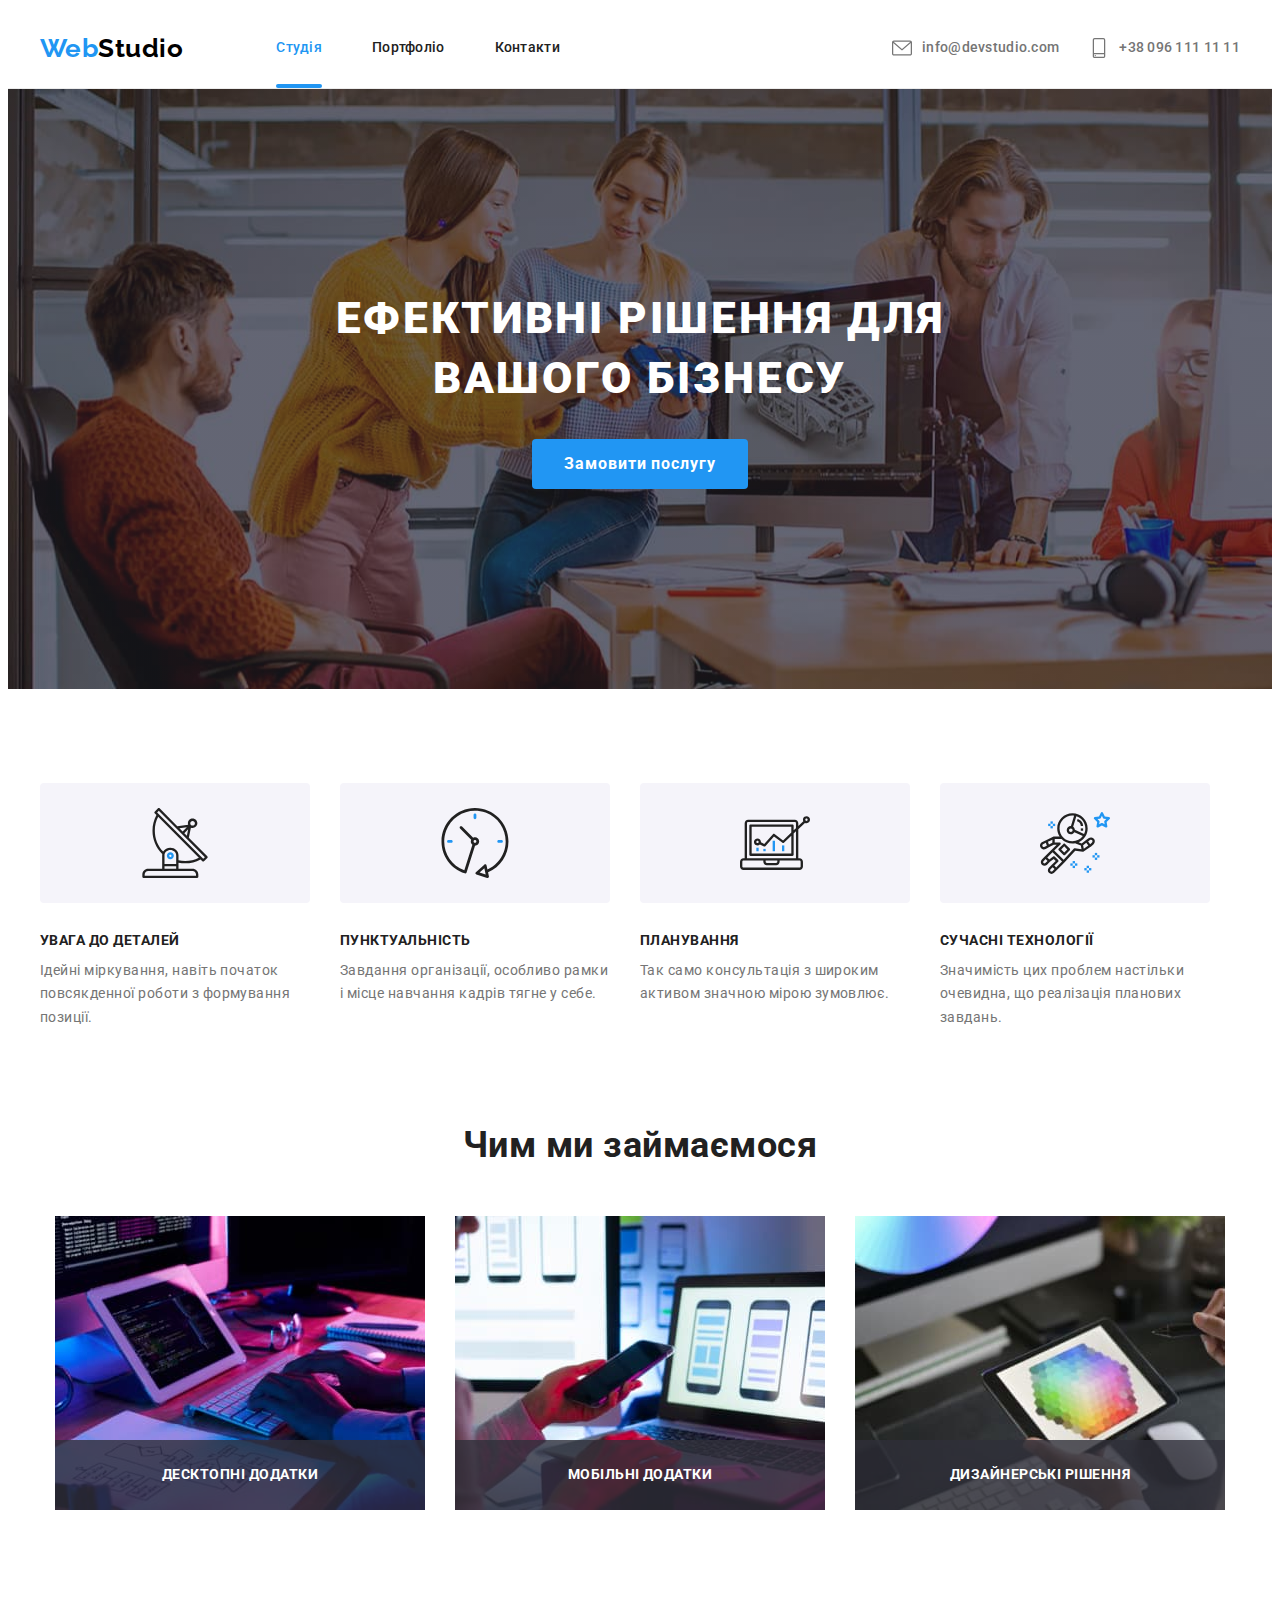
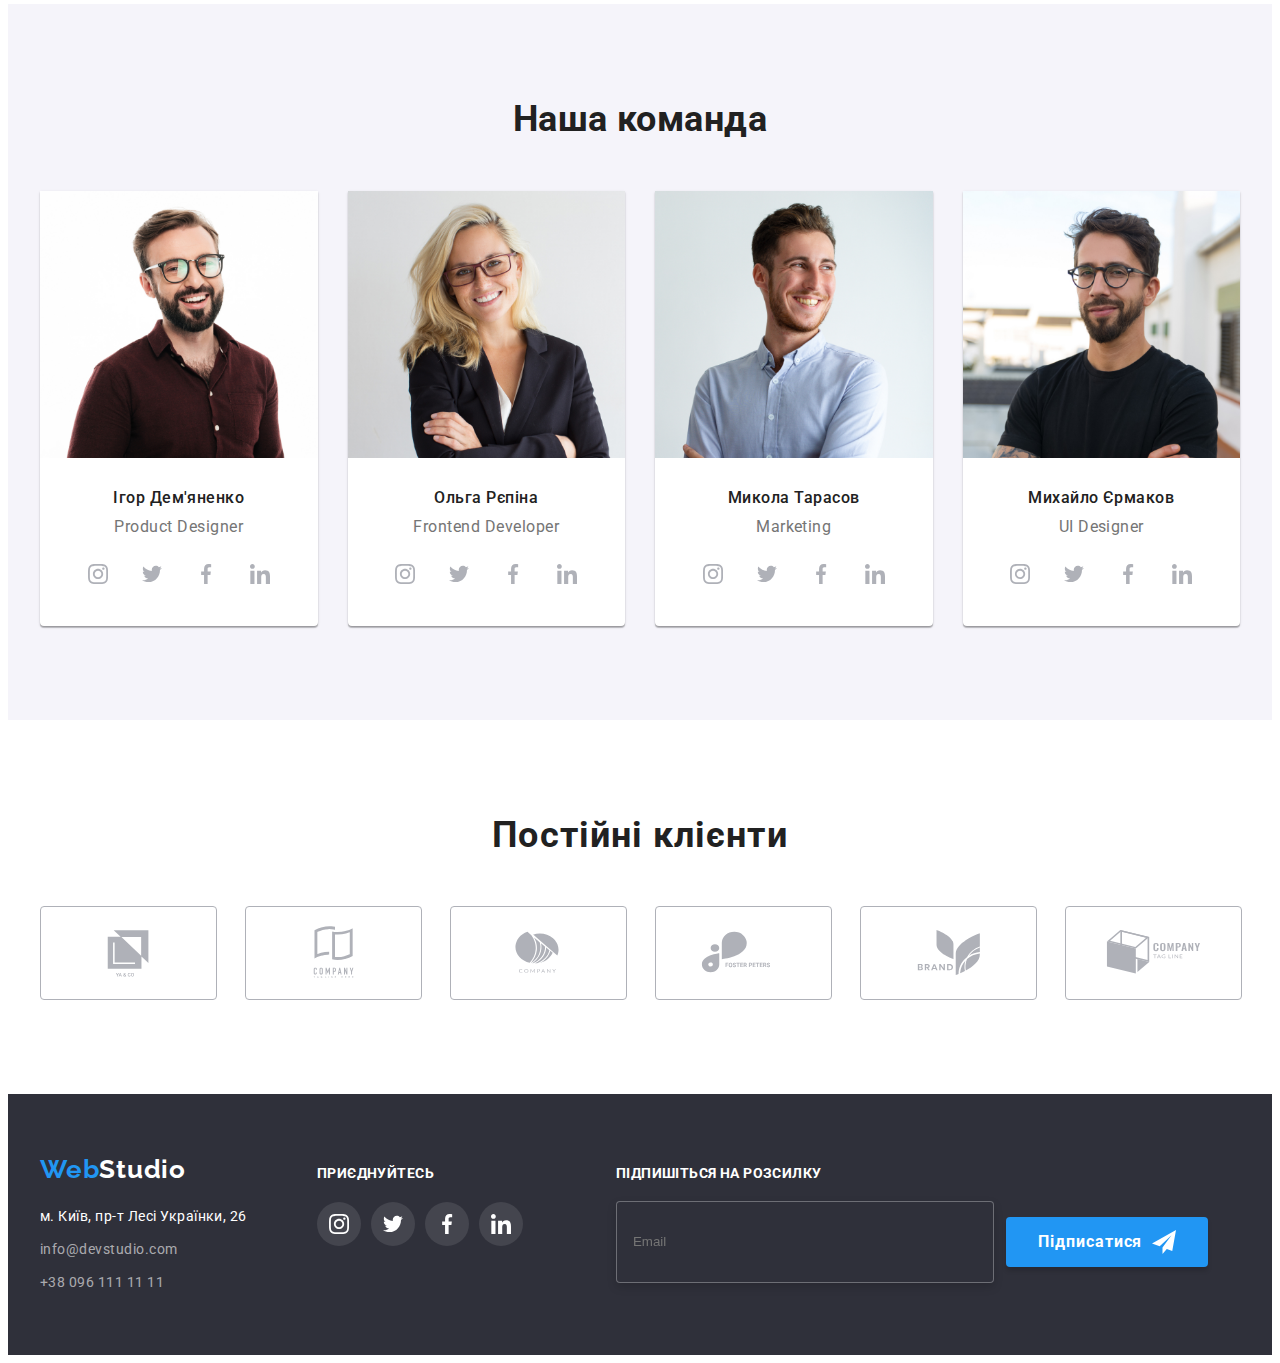
==== index.html @ 65092a2a "rename class BEM" ====
<!DOCTYPE html>
<html lang="uk">
  <head>
    <meta charset="UTF-8" />
    <meta http-equiv="X-UA-Compatible" content="IE=edge" />
    <meta name="viewport" content="width=device-width, initial-scale=1.0" />
    <title lang="en">Web Studio</title>

    <link rel="preconnect" href="https://fonts.googleapis.com" />
    <link rel="preconnect" href="https://fonts.gstatic.com" crossorigin />
    <link
      href="https://fonts.googleapis.com/css2?family=Raleway:wght@700&family=Roboto:wght@400;500;700;900&display=swap"
      rel="stylesheet"
    />

    <link
      rel="stylesheet"
      href="https://cdnjs.cloudflare.com/ajax/libs/modern-normalize/1.1.0/modern-normalize.min.css"
      integrity="sha512-wpPYUAdjBVSE4KJnH1VR1HeZfpl1ub8YT/NKx4PuQ5NmX2tKuGu6U/JRp5y+Y8XG2tV+wKQpNHVUX03MfMFn9Q=="
      crossorigin="anonymous"
      referrerpolicy="no-referrer"
    />
    <link rel="stylesheet" href="css/styles.css" />
  </head>
  <body>
    <header class="header">
      <div class="container main-nav">
        <nav class="main-nav site-nav">
          <a href="./index.html" class="logo"> <span class="accent">Web</span>Studio</a>
          <ul class="nav-list">
            <li class="nav-item">
              <a href="#about" class="nav-link current">Студія</a>
            </li>
            <li class="nav-item">
              <a href="./portfolio.html" class="nav-link">Портфоліо</a>
            </li>
            <li class="nav-item">
              <a href="#contacts" class="nav-link">Контакти</a>
            </li>
          </ul>
        </nav>
        <ul class="call-us-list">
          <li class="call-us-item">
            <a href="mailto:info@devstudio.com" class="call-us-link mail">
              <svg class="icon" width="20px" height="20px">
                <use href="./images/symbol-defs.svg#icon-mail"></use>
              </svg>
              info@devstudio.com</a
            >
          </li>
          <li class="item">
            <a href="tel:+380961111111" class="call-us-link tel">
              <svg class="icon" width="20px" height="20px">
                <use href="./images/symbol-defs.svg#icon-smartphone"></use>
              </svg>
              +38 096 111 11 11</a
            >
          </li>
        </ul>
      </div>
    </header>
    <main>
      <!-- 
        =========================
        HERO 
        =========================
      -->

      <section class="hero section">
        <div class="container">
          <h1 class="hero-title">Ефективні рішення для вашого бізнесу</h1>
          <button class="button" type="button" data-modal-open>Замовити послугу</button>
        </div>
      </section>
      <!--  
        =========================
          Преимущества 
        =========================
      -->

      <section id="about" class="section">
        <div class="container">
          <h2 class="visually-hidden">Преимущества</h2>
          <ul class="feature-list">
            <li class="feature-item">
              <div class="thumb">
                <svg class="feature-icon">
                  <use href="./images/symbol-defs.svg#icon-antenna-1 "></use>
                </svg>
              </div>

              <h3 class="title">УВАГА ДО ДЕТАЛЕЙ</h3>
              <p class="text">
                Ідейні міркування, навіть початок повсякденної роботи з формування позиції.
              </p>
            </li>
            <li class="feature-item">
              <div class="thumb">
                <svg class="feature-icon">
                  <use href="./images/symbol-defs.svg#icon-clock-1"></use>
                </svg>
              </div>
              <h3 class="title">ПУНКТУАЛЬНІСТЬ</h3>
              <p class="text">
                Завдання організації, особливо рамки і місце навчання кадрів тягне у себе.
              </p>
            </li>
            <li class="feature-item">
              <div class="thumb">
                <svg class="feature-icon">
                  <use href="./images/symbol-defs.svg#icon-diagram-1 "></use>
                </svg>
              </div>

              <h3 class="title">ПЛАНУВАННЯ</h3>
              <p class="text">Так само консультація з широким активом значною мірою зумовлює.</p>
            </li>
            <li class="feature-item">
              <div class="thumb">
                <svg class="feature-icon">
                  <use href="./images/symbol-defs.svg#icon-astronaut-1 "></use>
                </svg>
              </div>
              <h3 class="title">СУЧАСНІ ТЕХНОЛОГІЇ</h3>
              <p class="text">
                Значимість цих проблем настільки очевидна, що реалізація планових завдань.
              </p>
            </li>
          </ul>
        </div>
      </section>
      <!--
 ===================================
  ЧЕМ МЫ ЗАНИМАЕМСЯ -- SPECIALTY
===================================
*-->
      <section class="section specialty">
        <div class="container">
          <h2 id="portfolio" class="specialty_title">Чим ми займаємося</h2>
          <ul class="specialty-list">
            <li class="specialty__item">
              <div class="specialty-wrap">
                <img src="./images/studio/portfolio1.jpeg" width="370" alt="стіл веб розробника" />
                <p class="specialty__text">Десктопні додатки</p>
              </div>
            </li>
            <li class="specialty__item">
              <div class="specialty-wrap">
                <img
                  src="./images/studio/portfolio2.jpeg"
                  width="370"
                  alt="макбук і айфон розробника"
                />
                <p class="specialty__text">Мобільні додатки</p>
              </div>
            </li>
            <li class="specialty__item">
              <div class="specialty-wrap">
                <img src="./images/studio/portfolio3.jpeg" width="370" alt="айпад дизайн" />
                <p class="specialty__text">Дизайнерські рішення</p>
              </div>
            </li>
          </ul>
        </div>
      </section>
      <!-- 
===================================
      Команда 
===================================
*-->
      <section class="section team">
        <div class="container">
          <h2 class="team__tittle">Наша команда</h2>
          <ul class="team__list">
            <li class="team__item">
              <img
                src="./images/studio/ihor-demyanenko.jpeg"
                alt="photo ihor demyanenko"
                width="270"
              />
              <div class="team__wrap-card">
                <h3 class="team__person">Ігор Дем'яненко</h3>
                <p class="team__position">Product Designer</p>
                <ul class="socials">
                  <li class="social__item">
                    <a href="" class="social__link">
                      <svg class="social__icon">
                        <use href="./images/symbol-defs.svg#icon-instagram"></use>
                      </svg>
                    </a>
                  </li>
                  <li class="social__item">
                    <a href="" class="social__link">
                      <svg class="social__icon">
                        <use href="./images/symbol-defs.svg#icon-twitter"></use>
                      </svg>
                    </a>
                  </li>
                  <li class="social__item">
                    <a href="" class="social__link">
                      <svg class="social__icon">
                        <use href="./images/symbol-defs.svg#icon-facebook"></use>
                      </svg>
                    </a>
                  </li>
                  <li class="social__item">
                    <a href="" class="social__link">
                      <svg class="social__icon">
                        <use href="./images/symbol-defs.svg#icon-linkedin"></use>
                      </svg>
                    </a>
                  </li>
                </ul>
              </div>
            </li>
            <li class="team__item">
              <img src="./images/studio/olga-repina.jpeg" alt="photo olga repina" width="270" />
              <div class="team__wrap-card">
                <h3 class="team__person">Ольга Рєпіна</h3>
                <p class="team__position">Frontend Developer</p>
                <ul class="socials">
                  <li class="social__item">
                    <a href="" class="social__link">
                      <svg class="social__icon">
                        <use href="./images/symbol-defs.svg#icon-instagram"></use>
                      </svg>
                    </a>
                  </li>
                  <li class="social__item">
                    <a href="" class="social__link">
                      <svg class="social__icon">
                        <use href="./images/symbol-defs.svg#icon-twitter"></use>
                      </svg>
                    </a>
                  </li>
                  <li class="social__item">
                    <a href="" class="social__link">
                      <svg class="social__icon">
                        <use href="./images/symbol-defs.svg#icon-facebook"></use>
                      </svg>
                    </a>
                  </li>
                  <li class="social__item">
                    <a href="" class="social__link">
                      <svg class="social__icon">
                        <use href="./images/symbol-defs.svg#icon-linkedin"></use>
                      </svg>
                    </a>
                  </li>
                </ul>
              </div>
            </li>
            <li class="team__item">
              <img
                src="./images/studio/mykola-tarasov.jpeg"
                alt="photo mykola tarasov"
                width="270"
              />
              <div class="team__wrap-card">
                <h3 class="team__person">Микола Тарасов</h3>
                <p class="team__position">Marketing</p>
                <ul class="socials">
                  <li class="social__item">
                    <a href="" class="social__link">
                      <svg class="social__icon">
                        <use href="./images/symbol-defs.svg#icon-instagram"></use>
                      </svg>
                    </a>
                  </li>
                  <li class="social__item">
                    <a href="" class="social__link">
                      <svg class="social__icon">
                        <use href="./images/symbol-defs.svg#icon-twitter"></use>
                      </svg>
                    </a>
                  </li>
                  <li class="social__item">
                    <a href="" class="social__link">
                      <svg class="social__icon">
                        <use href="./images/symbol-defs.svg#icon-facebook"></use>
                      </svg>
                    </a>
                  </li>
                  <li class="social__item">
                    <a href="" class="social__link">
                      <svg class="social__icon">
                        <use href="./images/symbol-defs.svg#icon-linkedin"></use>
                      </svg>
                    </a>
                  </li>
                </ul>
              </div>
            </li>
            <li class="team__item">
              <img
                src="./images/studio/myhailo-ermakov.jpeg"
                alt="photo myhailo ermakov"
                width="270"
              />
              <div class="team__wrap-card">
                <h3 class="team__person">Михайло Єрмаков</h3>
                <p class="team__position">UI Designer</p>
                <ul class="socials">
                  <li class="social__item">
                    <a href="" class="social__link">
                      <svg class="social__icon">
                        <use href="./images/symbol-defs.svg#icon-instagram"></use>
                      </svg>
                    </a>
                  </li>
                  <li class="social__item">
                    <a href="" class="social__link">
                      <svg class="social__icon">
                        <use href="./images/symbol-defs.svg#icon-twitter"></use>
                      </svg>
                    </a>
                  </li>
                  <li class="social__item">
                    <a href="" class="social__link">
                      <svg class="social__icon">
                        <use href="./images/symbol-defs.svg#icon-facebook"></use>
                      </svg>
                    </a>
                  </li>
                  <li class="social__item">
                    <a href="" class="social__link">
                      <svg class="social__icon">
                        <use href="./images/symbol-defs.svg#icon-linkedin"></use>
                      </svg>
                    </a>
                  </li>
                </ul>
              </div>
            </li>
          </ul>
        </div>
      </section>
      <!-- 
        =========================
        CLients
      =========================
     -->
      <section class="section clients">
        <div class="container">
          <h2 class="clients__tittle">Постійні клієнти</h2>
          <ul class="clients__list">
            <li class="clients__item">
              <a href="" class="clients__link">
                <svg class="clients__icon">
                  <use href="./images/symbol-defs.svg#icon-client-1"></use>
                </svg>
              </a>
            </li>
            <li class="clients__item">
              <a href="" class="clients__link">
                <svg class="clients__icon">
                  <use href="./images/symbol-defs.svg#icon-client-2"></use>
                </svg>
              </a>
            </li>
            <li class="clients__item">
              <a href="" class="clients__link">
                <svg class="clients__icon">
                  <use href="./images/symbol-defs.svg#icon-client-3"></use>
                </svg>
              </a>
            </li>
            <li class="clients__item">
              <a href="" class="clients__link">
                <svg class="clients__icon">
                  <use href="./images/symbol-defs.svg#icon-client-4"></use>
                </svg>
              </a>
            </li>
            <li class="clients__item">
              <a href="" class="clients__link">
                <svg class="clients__icon">
                  <use href="./images/symbol-defs.svg#icon-client-5"></use>
                </svg>
              </a>
            </li>
            <li class="clients__item">
              <a href="" class="clients__link">
                <svg class="clients__icon">
                  <use href="./images/symbol-defs.svg#icon-client-6"></use>
                </svg>
              </a>
            </li>
          </ul>
        </div>
      </section>
    </main>

    <!-- 
      =========================
      Footer
    =========================
   -->
    <footer id="contacts" class="footer">
      <div class="container footer__container">
        <div class="footer__adress">
          <a href="./index.html" class="footer__logo"> <span class="accent">Web</span>Studio</a>
          <address class="adress">
            <ul class="footer__list">
              <li class="footer__item">
                <a
                  href="https://goo.gl/maps/7unWGDFjXXysJGBB8"
                  target="_blank"
                  rel="noopener noreferrer"
                  class="footer__link footer__link--white"
                  >м. Київ, пр-т Лесі Українки, 26</a
                >
              </li>
              <li class="footer__item">
                <a href="mailto:info@devstudio.com" class="footer__link">info@devstudio.com</a>
              </li>
              <li class="footer__item">
                <a href="tel:+380961111111" class="footer__link">+38 096 111 11 11</a>
              </li>
            </ul>
          </address>
        </div>
        <div class="footer__socials">
          <p class="socials__tittle">приєднуйтесь</p>
          <ul class="socials">
            <li class="social__item">
              <a href="" class="social__link">
                <svg class="social__icon social__icon--white">
                  <use href="./images/symbol-defs.svg#icon-instagram"></use>
                </svg>
              </a>
            </li>
            <li class="social__item">
              <a href="" class="social__link">
                <svg class="social__icon social__icon--white">
                  <use href="./images/symbol-defs.svg#icon-twitter"></use>
                </svg>
              </a>
            </li>
            <li class="social__item">
              <a href="" class="social__link">
                <svg class="social__icon social__icon--white">
                  <use href="./images/symbol-defs.svg#icon-facebook"></use>
                </svg>
              </a>
            </li>
            <li class="social__item">
              <a href="" class="social__link">
                <svg class="social__icon social__icon--white">
                  <use href="./images/symbol-defs.svg#icon-linkedin"></use>
                </svg>
              </a>
            </li>
          </ul>
        </div>
        <div class="footer__subscribe">
          <h2 class="subscribe__tittle">Підпишіться на розсилку</h2>
          <form class="subscribe__form" name="email">
            <input
              class="user-email"
              type="email"
              name="email"
              id="email"
              autocomplete="off"
              placeholder="Email"
            />
            <button class="button subscribe__button" type="submit">
              Підписатися<svg class="subscribe__icon" width="24px" height="24px">
                <use href="./images/symbol-defs.svg#icon-send"></use>
              </svg>
            </button>
          </form>
        </div>
      </div>
    </footer>

    <!-- 
      =========================
            Modal + form
      =========================
     -->
    <div class="backdrop is-hidden" data-modal>
      <div class="modal is-hidden">
        <button class="modal-btn-close" type="button" data-modal-close>
          <svg class="icon-close" width="18px" height="18px">
            <use href="./images/symbol-defs.svg#icon-close"></use>
          </svg>
        </button>
        <strong class="form-tittle">Залиште свої дані, ми вам передзвонимо</strong>
        <form class="registration-form" name="registration-form">
          <div class="form-group" role="group">
            <label class="form-field">
              <span class="form-label">Ім'я</span>
              <input class="form-input" type="text" name="user-name" />
              <svg class="form-icon" width="18px" height="18px">
                <use href="./images/symbol-defs.svg#icon-person"></use>
              </svg>
            </label>
            <label class="form-field">
              <span class="form-label">Телефон</span>
              <input class="form-input" type="tel" name="user-phone" />
              <svg class="form-icon" width="18px" height="18px">
                <use href="./images/symbol-defs.svg#icon-phone"></use>
              </svg>
            </label>
            <label class="form-field">
              <span class="form-label">Пошта</span>
              <input class="form-input" type="email" name="user-email au" />
              <svg class="form-icon" width="18px" height="18px">
                <use href="./images/symbol-defs.svg#icon-email"></use>
              </svg>
            </label>
            <label class="form-field">
              <span class="form-label">Коментар</span>
              <textarea
                class="form-message"
                name="user-message"
                rows="5"
                placeholder="Введіть текст"
              ></textarea>
            </label>
          </div>
          <label class="form-agreement">
            <input class="form-checkbox" type="checkbox" name="agreement-checkbox" />
            <svg class="form-checkbox-icon" width="16px" height="16px">
              <use class="form-icon-unchecked" href="./images/symbol-defs.svg#icon-unchecked"></use>
              <use class="form-icon-checked" href="./images/symbol-defs.svg#icon-check"></use>
            </svg>
            <strong class="agreement-tittle">
              Погоджуюся з розсилкою та приймаю
              <a class="form-agreement-link" href="">Умови договору</a>
            </strong>
          </label>
          <button class="form-btn button" type="submit">Відправити</button>
        </form>
      </div>
    </div>
    <script src="./js/modal.js"></script>
  </body>
</html>
---- css/styles.css ----
/* цвет лого черный #000000 */
/* основной черный чвет #212121 */
/* вторичный черный цвет #757575 */
/* акцент (цвет при наведении) #2196F3; */
/* primary-font-family: "Roboto", sans-serif;*/
/* tittle-font-family: "Raleway", sans-serif; */

:root {
  --primary-text-color: #757575;
  --tittle-text-color: #212121;
  --accent-color: #2196f3;
  --primary-white-color: #ffffff;
  --primary-bg-color-button: #f5f4fa;
  --tittle-font-family: 'Raleway', sans-serif;
}

h1,
h2,
h3,
h4,
h5,
h6,
p {
  margin: 0px;
}
img {
  display: block;
  width: 100%;
}
ul {
  list-style: none;
  margin: 0;
  padding: 0;
}
a {
  text-decoration: none;
  color: currentColor;
  font-style: normal;
}

body {
  background-color: var(--privary-white-color);
  color: #757575;
  font-family: 'Roboto', sans-serif;
  letter-spacing: 0.03em;
}

button {
  font-family: inherit;
}

.section {
  padding-top: 94px;
  padding-bottom: 94px;
}

input,
textarea {
  outline: transparent;
}

/* index.html - Студія */

/* 
===================================
              HEADER
===================================
*/
.header {
  display: flex;
  height: 80px;
  border-bottom: 1px solid #ececec;
}
.container {
  width: 1200px;
  padding-left: 15px;
  padding-right: 15px;
  margin-left: auto;
  margin-right: auto;
}

/* logo */

.logo {
  color: #000000;
  font-family: var(--tittle-font-family);
  font-weight: 700;
  font-size: 26px;
  line-height: 1.19;
  margin-right: 93px;
}
.accent {
  color: var(--accent-color);
}

/* Навигация сайта */

.main-nav {
  display: flex;
  justify-content: space-between;
  align-items: center;
}

.nav-list {
  display: flex;
}

.nav-list .nav-link {
  position: relative;
  display: block;
  color: var(--tittle-text-color);
  letter-spacing: 0.02em;

  font-weight: 500;
  font-size: 14px;
  line-height: 1.14;
  padding-top: 32px;
  padding-bottom: 32px;

  transition-property: color;
  transition-duration: 250ms;
  transition-timing-function: cubic-bezier(0.4, 0, 0.2, 1);
}
.nav-list .nav-item + .nav-item,
.call-us .nav-item + .nav-item {
  margin-left: 50px;
}

.nav-list .nav-link:focus,
.nav-list .nav-link:hover {
  color: var(--accent-color);
}
.nav-list .nav-link.current {
  color: var(--accent-color);
}
.nav-list .nav-link.current::after,
.nav-link:hover::after {
  position: absolute;
  bottom: 0;
  right: 0;

  content: '';
  display: block;
  width: 100%;
  height: 4px;
  border-radius: 2px;
  background-color: var(--accent-color);
}

/* Связь с нами */

.call-us-list {
  display: flex;
  gap: 30px;
}
.call-us-link {
  display: block;
  color: #757575;
  font-weight: 500;
  font-size: 14px;
  line-height: 1.14;
  letter-spacing: 0.02em;
  margin-top: 0px;
  margin-bottom: 0px;
  padding-top: 32px;
  padding-bottom: 32px;

  transition-property: color;
  transition-duration: 250ms;
  transition-timing-function: cubic-bezier(0.4, 0, 0.2, 1);
}
.call-us-list .call-us-link:focus,
.call-us-list .call-us-link:hover {
  color: var(--accent-color);
}

.call-us-item {
  display: flex;
  align-items: center;
}

.call-us-link.mail {
  display: flex;
  justify-content: center;
  align-items: center;
}
.call-us-link.tel {
  display: flex;
  justify-content: center;
  align-items: center;
}
.call-us-list .icon {
  fill: currentColor;
  margin-right: 10px;
}

/* 
=========================
MAIN -- Основной контент
=========================
*/

/* 
=========================
HERO -- ГЕРОЙ
=========================
*/
.hero {
  max-width: 1600px;
  padding-top: 200px;
  padding-bottom: 200px;
  padding-left: 0px;
  padding-right: 0px;
  text-align: center;
  margin-right: auto;
  margin-left: auto;

  background-color: #2f303a;
  background-image: linear-gradient(to right, #2f303a66 40%, #2f303a66 40%),
    url(../images/studio/hero_photo.jpeg);
  background-size: cover;
  background-repeat: no-repeat;
}

.hero .hero-title {
  color: #ffffff;
  letter-spacing: 0.06em;
  font-weight: 900;
  font-size: 44px;
  line-height: 1.36;
  text-align: center;
  text-transform: uppercase;
  margin-right: auto;
  margin-left: auto;
  width: 696px;
}

/* 
=========================
кнопка героя
=========================
*/

.button {
  background-color: var(--accent-color);
  color: var(--primary-white-color);
  letter-spacing: 0.06em;
  font-weight: 700;
  font-size: 16px;
  line-height: 1.87;
  border-radius: 4px;
  min-width: 216px;
  text-align: center;
  padding-top: 10px;
  padding-bottom: 10px;
  padding-left: 32px;
  padding-right: 32px;
  margin-top: 30px;
  border: none;
  cursor: pointer;
}

/* 
=========================
Преимущества
=========================
*/

/* 
скрытый заголовок
*/
.visually-hidden {
  position: absolute;
  width: 1px;
  height: 1px;
  margin: -1px;
  border: 0;
  padding: 0;

  white-space: nowrap;
  clip-path: inset(100%);
  clip: rect(0 0 0 0);
  overflow: hidden;
}

.feature-item {
  width: 270px;
}

.feature-item .thumb {
  display: flex;
  justify-content: center;
  align-items: center;
  height: 120px;
  background-color: #f5f4fa;
  border-radius: 4px;
  margin-bottom: 30px;
}
.thumb .feature-icon {
  width: 70px;
  height: 70px;
}

.feature {
  padding-top: 0px;
}

.feature-list {
  display: flex;
  gap: 30px;
}

.feature-list .title {
  color: var(--tittle-text-color);
  font-weight: 700;
  font-size: 14px;
  line-height: 1.14;
  margin-bottom: 10px;
}
.feature-list .text {
  font-size: 14px;
  line-height: 1.71;
}

/* 
==============================
ЧЕМ МЫ ЗАНИМАЕМСЯ -- SPECIALTY 
==============================
*/
.specialty {
  padding-top: 0;
}

.specialty_title {
  color: var(--tittle-text-color);
  font-weight: 700;
  font-size: 36px;
  line-height: 1.17;
  text-align: center;
  margin-bottom: 50px;
}
.specialty-list {
  display: flex;
  align-items: center;
  justify-content: center;
  gap: 30px;
}

.specialty-wrap {
  position: relative;
}

.specialty__text {
  position: absolute;
  bottom: 0;

  width: 100%;
  height: 70px;
  background-color: rgba(47, 48, 58, 0.8);

  display: flex;
  justify-content: center;
  align-items: center;

  font-weight: 700;
  font-size: 14px;
  line-height: 1.14;
  text-align: center;

  text-transform: uppercase;
  color: #ffffff;
}

/* 
=========================
      Команда 
=========================
*/
.section.team {
  background-color: #f5f4fa;
}

.team__tittle {
  color: var(--tittle-text-color);
  font-weight: 700;
  font-size: 36px;
  line-height: 1.17;
  text-align: center;
  margin-bottom: 50px;
}
.team__list {
  display: flex;
  gap: 30px;
}
.team__item {
  text-align: center;

  background-color: #ffffff;
  border-radius: 0px 0px 4px 4px;
  box-shadow: 0px 1px 3px rgba(0, 0, 0, 0.12), 0px 1px 1px rgba(0, 0, 0, 0.14),
    0px 2px 1px rgba(0, 0, 0, 0.2);
}

.team__wrap-card {
  padding: 30px 0;
}

.team__person {
  color: var(--tittle-text-color);
  font-weight: 500;
  font-size: 16px;
  line-height: 1.19;
  margin-bottom: 10px;
}
.team__position {
  font-size: 16px;
  line-height: 1.19;
  margin-bottom: 16px;
}

/* 
========================
КОМАНДА--СОЦИАЛЬНЫЕ СЕТИ 
========================
*/

.socials {
  display: flex;
  justify-content: center;
  gap: 10px;
}

.social__icon {
  width: 20px;
  height: 20px;
  fill: #afb1b8;

  transition-property: fill;
  transition-duration: 250ms;
}

.social__link {
  display: flex;
  justify-content: center;
  align-items: center;
  width: 44px;
  height: 44px;
  border-radius: 50%;

  transition-property: background-color, fill;
  transition-duration: 250ms;
  transition-timing-function: cubic-bezier(0.4, 0, 0.2, 1);
}
.social__link:hover,
.social__link:focus {
  background-color: var(--accent-color);
}

.social__link:focus .social__icon,
.social__link:hover .social__icon {
  fill: #ffffff;
}
/* 
=========================
НАШИ КЛИЕНТЫ -- CLIENTS
=========================
*/

.clients__tittle {
  color: var(--tittle-text-color);
  font-size: 36px;
  line-height: 1.17;
  text-align: center;
  letter-spacing: 0.03em;
  margin-bottom: 50px;
}
.clients__list {
  display: flex;
  justify-content: center;
  gap: 30px;
}

.clients__item {
  flex-grow: 1;
}

.clients__link {
  display: flex;
  justify-content: center;
  align-items: center;
  width: 100%;
  height: 92px;
  border: 1px solid #afb1b8;
  border-radius: 4px;

  transition-property: border;
  transition-duration: 250ms;
  transition-timing-function: cubic-bezier(0.4, 0, 0.2, 1);
}

.clients__icon {
  width: 106px;
  height: 60px;
  fill: #afb1b8;

  transition-property: fill;
  transition-duration: 250ms;
  transition-timing-function: cubic-bezier(0.4, 0, 0.2, 1);
}

.clients__link:focus,
.clients__link:hover {
  border: 1px solid var(--accent-color);
}

.clients__link:focus .clients__icon,
.clients__link:hover .clients__icon {
  fill: var(--accent-color);
}
/* 
=========================
Footer
=========================
*/

.footer {
  background-color: #2f303a;
  padding: 60px 0;
}

.footer__container {
  display: flex;
  align-items: baseline;
}

.footer__adress {
  margin-right: 70px;
}

.footer__logo {
  display: inline-block;
  margin-bottom: 20px;

  font-family: 'Raleway';
  color: #ffffff;
  font-weight: 700;
  font-size: 26px;
  line-height: 31px;
  letter-spacing: 0.03em;
}
.footer__logo .accent {
  color: var(--accent-color);
}

.footer__item + .footer__item {
  margin-top: 9px;
}

.footer__list {
  font-size: 14px;
  line-height: 1.71;
  color: rgba(255, 255, 255, 0.6);
}
.footer__link {
  transition-property: color;
  transition-duration: 250ms;
  transition-timing-function: cubic-bezier(0.4, 0, 0.2, 1);
}

.footer__link--white {
  color: var(--primary-white-color);
}

.footer__link:focus,
.footer__link:hover {
  color: var(--accent-color);
}

/* контейнер СОЦ.СЕТИ */
.footer__socials {
  color: var(--primary-white-color);
  margin-right: 93px;
}
.socials__tittle {
  font-weight: 700;
  font-size: 14px;
  line-height: 1.14;
  letter-spacing: 0.03em;
  margin-bottom: 20px;
  text-transform: uppercase;
}

.social__link {
  background-color: rgba(255, 255, 255, 0.1);
}

.social__icon--white {
  fill: #ffffff;
}

.social__link:focus,
.social__link:hover {
  background-color: var(--accent-color);
}

/* Контейнер Подпишись */
.subscribe__tittle {
  color: var(--primary-white-color);

  font-weight: 700;
  font-size: 14px;
  line-height: 16px;
  letter-spacing: 0.03em;
  text-transform: uppercase;
  margin-bottom: 20px;
}
.subscribe__form {
  display: flex;
  align-items: center;
  justify-content: center;
}

.user-email {
  width: 358px;
  height: 50px;

  margin-right: 12px;
  padding-left: 16px;
  padding-top: 15px;
  padding-bottom: 15px;

  background-color: #2f303a;
  border: 1px solid rgba(255, 255, 255, 0.3);
  filter: drop-shadow(0px 4px 4px rgba(0, 0, 0, 0.15));
  border-radius: 4px;

  color: #ffffff;
}

.subscribe__button {
  display: flex;
  justify-content: center;
  align-items: center;
  gap: 10px;
  margin: 0;

  min-width: 200px;
  box-shadow: 0px 4px 4px rgba(0, 0, 0, 0.15);
}

.subscribe__icon {
  fill: #ffffff;
}
/*
 =============================
  portfolio.html - Портфоліо
 =============================
*/

header.section {
  border: 1px solid #ececec;
  padding-top: 0;
  padding-bottom: 0;
}
/* 
=========================
portfolio--main
=========================
*/

/*
=========================
кнопки фильтра
=========================
*/

.button-list {
  display: flex;
  margin-left: auto;
  margin-right: auto;
  justify-content: center;
  margin-bottom: 50px;
}
.button-list .item + .item {
  margin-left: 8px;
}
.button-list .button-filtr:focus,
.button-list .button-filtr:hover {
  color: var(--primary-white-color);
  background-color: var(--accent-color);
  box-shadow: 0px 3px 1px rgba(0, 0, 0, 0.1), 0px 1px 2px rgba(0, 0, 0, 0.08),
    0px 2px 2px rgba(0, 0, 0, 0.12);
}
.button-list .button-filtr {
  font-weight: 500;
  font-size: 16px;
  line-height: 1.63;
  letter-spacing: 0.03em;
  background: #f5f4fa;
  border: none;
  border-radius: 4px;
  text-align: center;
  padding-left: 22px;
  padding-right: 22px;
  padding-top: 6px;
  padding-bottom: 6px;
  cursor: pointer;

  transition-property: color, background-color, box-shadow;
  transition-duration: 250ms;
  transition-timing-function: cubic-bezier(0.4, 0, 0.2, 1);
}

/* 
=========================
примеры работ / карточки 
=========================
*/

.examples-list {
  display: flex;
  flex-wrap: wrap;
  padding: 0px;
  gap: 30px;

  transition-property: box-shadow;
  transition-duration: 250ms;
}

.examples .portfolio-link {
  display: block;
  color: var(--tittle-text-color);
}
.portfolio-link:hover,
.portfolio-link:focus {
  box-shadow: 0px 1px 1px rgba(0, 0, 0, 0.12), 0px 4px 4px rgba(0, 0, 0, 0.06),
    1px 4px 6px rgba(0, 0, 0, 0.16);
}
.examples-list .tittle-card {
  font-weight: 700;
  font-size: 18px;
  line-height: 2;
  letter-spacing: 0.06em;
  margin-bottom: 4px;
}
.examples .text {
  font-size: 16px;
  line-height: 1.88;
  letter-spacing: 0.03em;
  color: var(--primary-text-color);
}

.wrap-card-portfolio {
  background: #ffffff;
  border: 1px solid #eeeeee;
  padding: 20px 24px;
}

.thumb-card {
  position: relative;
  overflow: hidden;
}

.thumb-text {
  position: absolute;
  transform: translateY(0);

  transition-property: transform;
  transition-duration: 250ms;
  transition-timing-function: cubic-bezier(0.4, 0, 0.2, 1);

  font-size: 18px;
  line-height: 1.56;
  letter-spacing: 0.03em;
  color: var(--primary-white-color);

  display: flex;
  align-items: center;
  padding: 63px 24px;
  background-color: rgba(33, 150, 243, 0.9);
}

.portfolio-link:hover .thumb-text,
.portfolio-link:focus .thumb-text {
  transform: translateY(-100%);
}

/* 
========================= 
модальное окно 
=========================  
*/

.backdrop {
  position: fixed;
  top: 0;
  left: 0;

  width: 100%;
  height: 100%;

  background-color: rgba(0, 0, 0, 0.2);
  z-index: 10;
  transition: opacity 600ms, visibility 600ms;

  opacity: 1;
  pointer-events: initial;
  visibility: visible;
}

.backdrop.is-hidden {
  opacity: 0;
  pointer-events: none;
  visibility: hidden;
}

.modal {
  position: relative;
  top: 50%;
  left: 50%;
  transform: translate(-50%, -50%) scale(1);
  padding: 40px;

  width: 528px;
  min-height: 581px;
  border-radius: 4px;
  background-color: #ffffff;

  transition-property: transform;
  transition-duration: 250ms;
  transition-timing-function: cubic-bezier(0.4, 0, 0.2, 1);
}

.backdrop.is-hidden .modal {
  transform: translate(-50%, -50%) scale(0.3);
}

.modal-btn-close {
  position: absolute;
  top: 8px;
  right: 8px;

  display: flex;
  justify-content: center;
  align-items: center;

  width: 30px;
  height: 30px;
  padding: 0;

  cursor: pointer;
  background-color: #ffffff;
  border: 1px solid rgba(0, 0, 0, 0.1);
  border-radius: 50%;
}

.icon-close {
  transition-property: fill;
  transition-duration: 250ms;
  transition-timing-function: cubic-bezier(0.4, 0, 0.2, 1);
}

.modal-btn-close:focus .icon-close,
.modal-btn-close:hover .icon-close {
  fill: var(--accent-color);
}

/* 
=========================
REGISTRATION-FORM
=========================
*/

.form-tittle {
  display: block;
  margin-bottom: 12px;

  font-size: 20px;
  line-height: 1.15;
  text-align: center;

  color: var(--tittle-text-color);
}

.form-group {
  margin-bottom: 20px;
}

.form-field {
  position: relative;
  display: block;
  width: 100%;
}

.form-field + .form-field {
  margin-top: 10px;
}

.form-field:hover .form-icon,
.form-field:focus .form-icon {
  fill: var(--accent-color);
}
.form-field:hover .form-input {
  border-color: var(--accent-color);
}

.form-label {
  display: block;
  margin-bottom: 4px;

  font-weight: 400;
  font-size: 12px;
  line-height: 1.16;
  letter-spacing: 0.01em;
}

.form-input {
  width: 100%;
  height: 40px;
  padding-left: 42px;
  padding-right: 42px;

  border: 1px solid rgba(33, 33, 33, 0.2);
  border-radius: 4px;

  transition-property: border-color;
  transition-duration: 250ms;
  transition-timing-function: cubic-bezier(0.4, 0, 0.2, 1);
}

.form-field:hover .form-message,
.form-field:focus .form-message {
  border-color: var(--accent-color);
}

.form-icon {
  position: absolute;

  bottom: 11px;
  left: 12px;

  transition-property: fill;
  transition-duration: 250ms;
  transition-timing-function: cubic-bezier(0.4, 0, 0.2, 1);
}

.form-message {
  width: 100%;
  height: 120px;
  padding: 12px 16px;

  border: 1px solid rgba(33, 33, 33, 0.2);
  border-radius: 4px;

  resize: none;

  font-weight: 400;
  font-size: 12px;
  line-height: 14px;
  letter-spacing: 0.01em;

  transition-property: border-color;
  transition-duration: 250ms;
  transition-timing-function: cubic-bezier(0.4, 0, 0.2, 1);
}

.form-message::placeholder {
  font-weight: 400;
  font-size: 12px;
  line-height: 14px;
  letter-spacing: 0.01em;
  color: rgba(117, 117, 117, 0.5);
}
.form-agreement {
  display: flex;
  justify-content: center;
  align-items: center;
  gap: 10px;
  margin-bottom: 30px;

  font-weight: 400;
  font-size: 14px;
  line-height: 1.71;
}

.form-btn.button {
  display: block;
  margin-top: 0px;
  margin-left: auto;
  margin-right: auto;

  min-width: 200px;
  height: 50px;

  padding: 10px 52px;
  box-shadow: 0px 4px 4px rgba(0, 0, 0, 0.15);
  border: 0;
}

.form-icon-unchecked {
  opacity: 1;
}
.form-icon-checked {
  opacity: 0;
}

.form-checkbox:checked + .form-checkbox-icon .form-icon-unchecked {
  opacity: 0;
}
.form-checkbox:checked + .form-checkbox-icon .form-icon-checked {
  opacity: 1;
}
.agreement-tittle {
  color: var(--primary-text-color);
  font-weight: 400;
  font-size: 14px;
  line-height: 1.71;
}

.form-agreement-link {
  text-decoration: underline;
  text-underline-position: under;
  color: var(--accent-color);
}
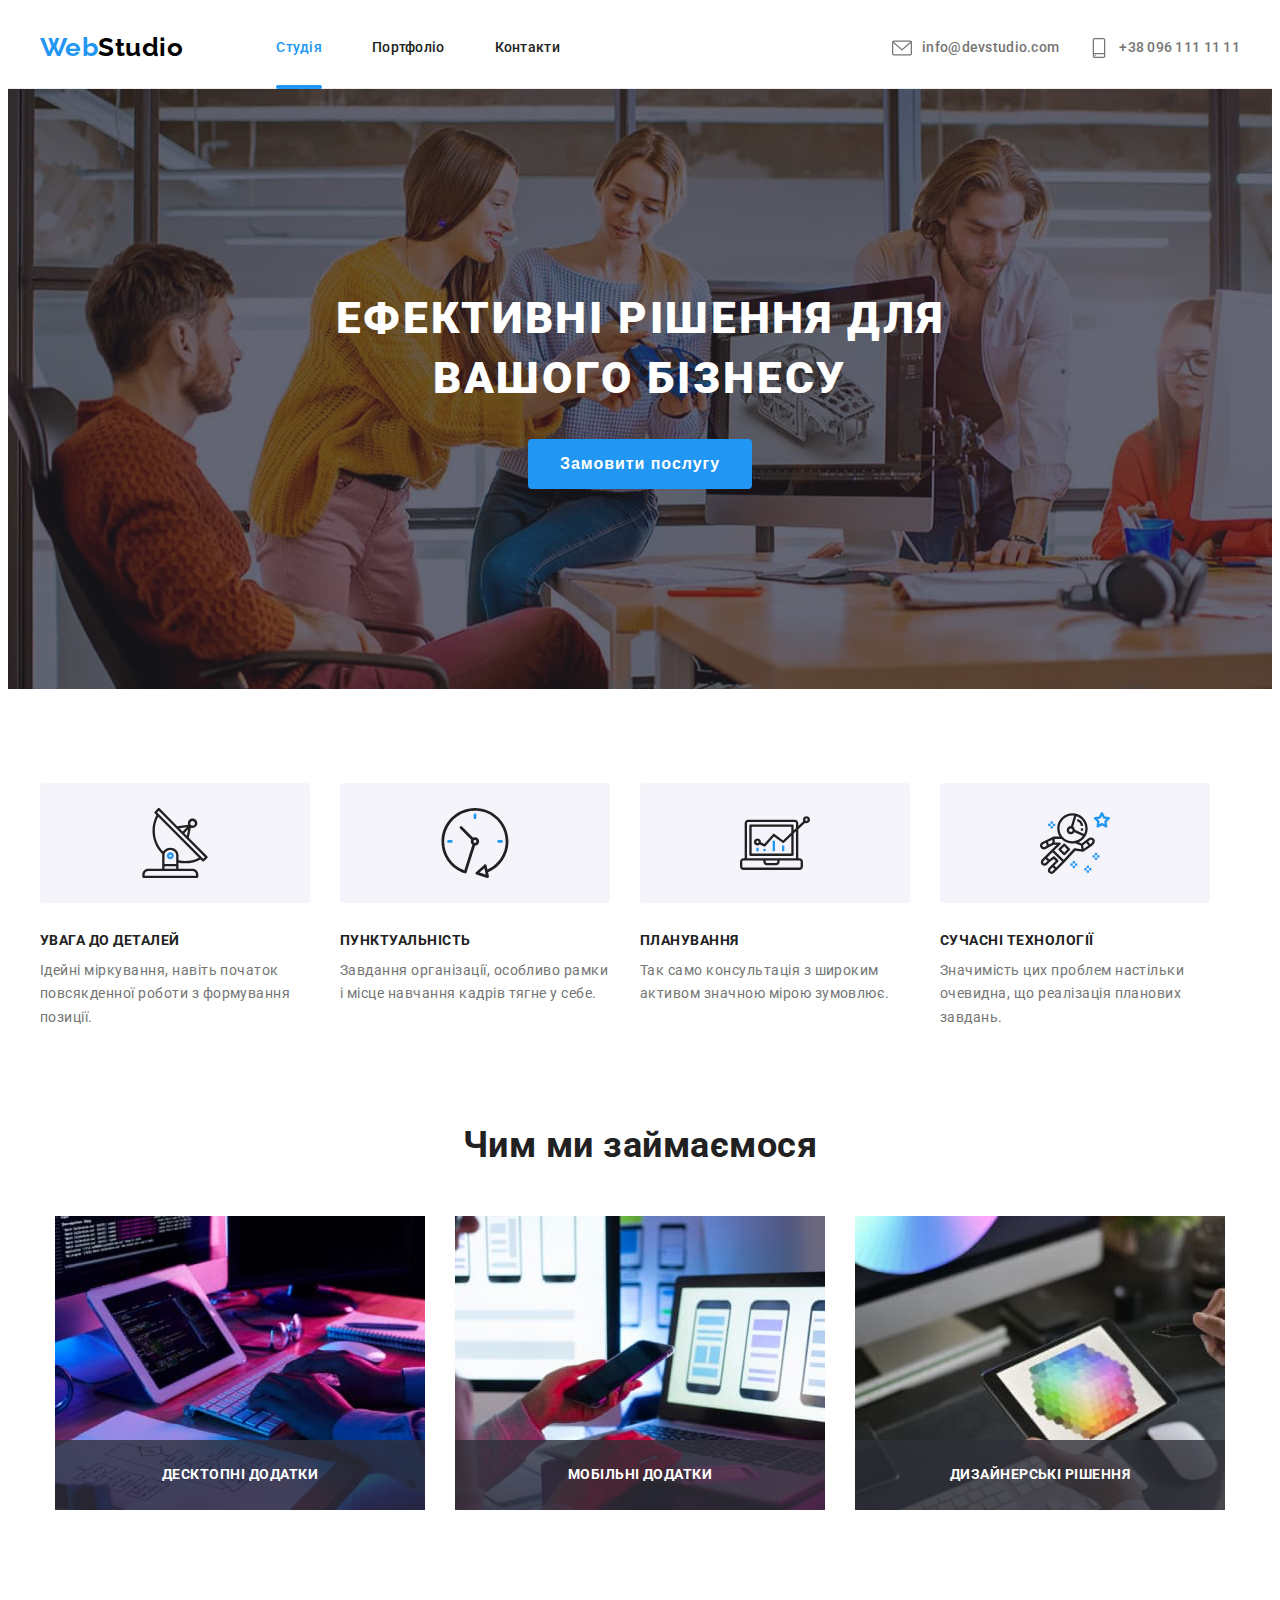
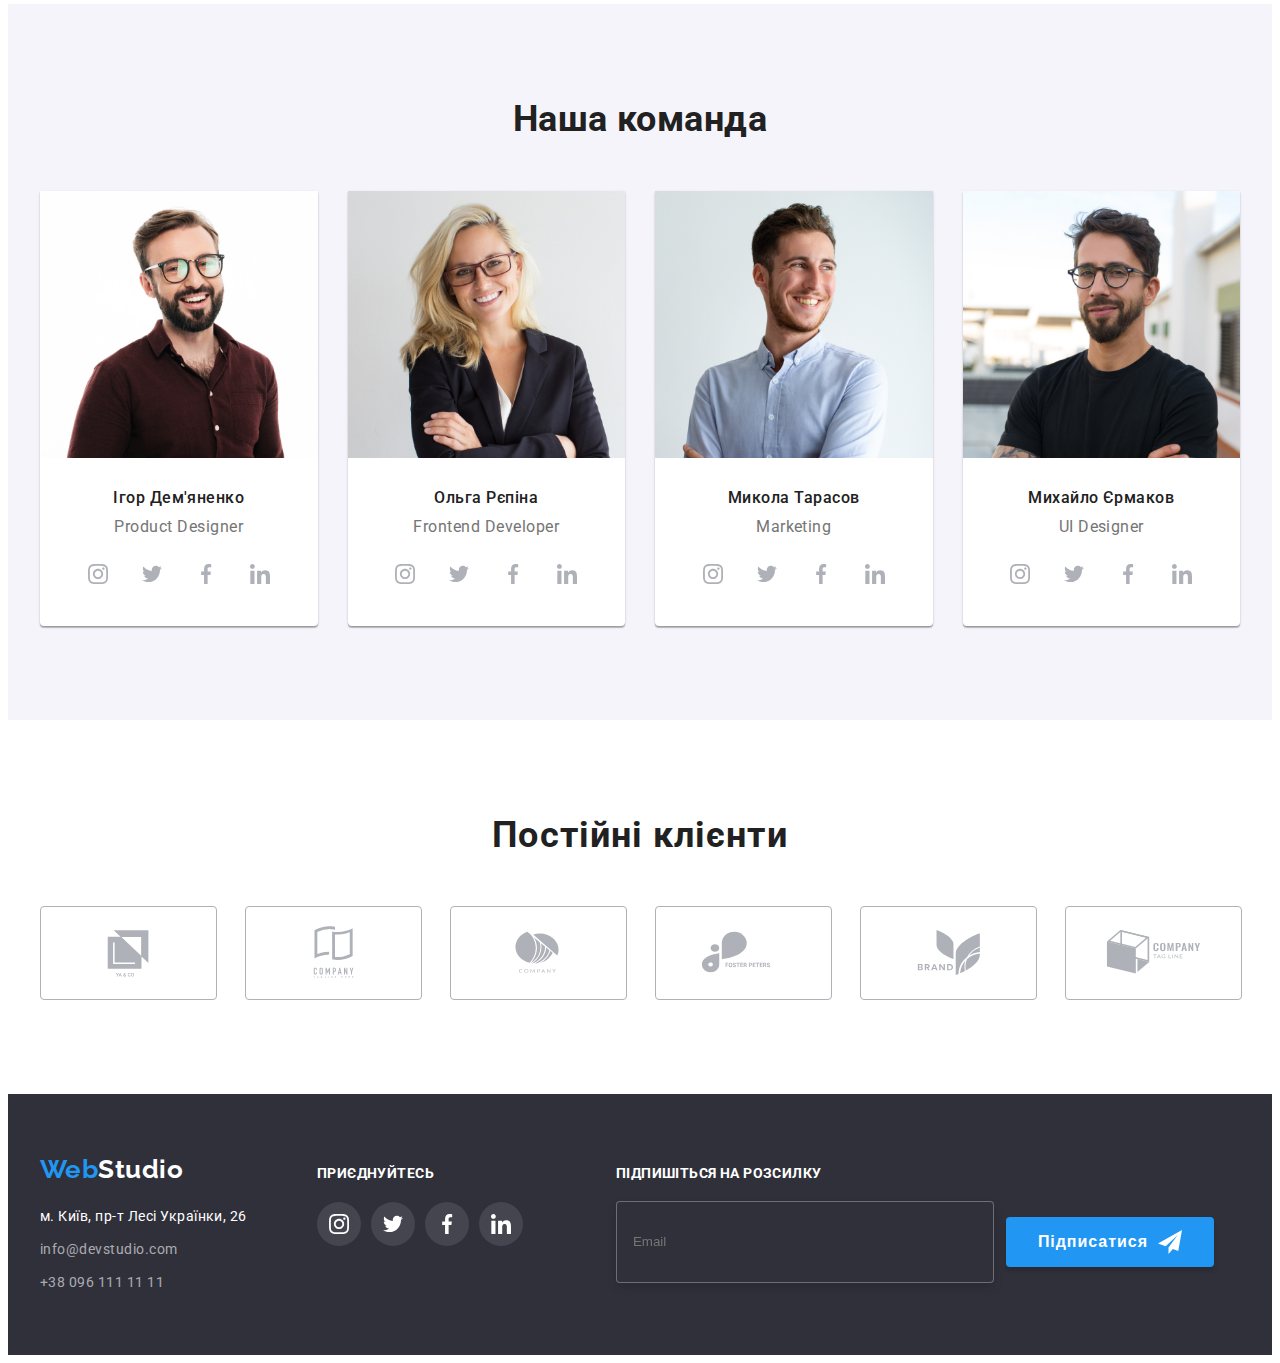
==== commit 5900cb84: "update" ====
--- a/index.html
+++ b/index.html
@@ -20,22 +20,24 @@
       crossorigin="anonymous"
       referrerpolicy="no-referrer"
     />
+
+    <link rel="stylesheet" href="./css/main.min.css" />
     <link rel="stylesheet" href="css/styles.css" />
   </head>
   <body>
     <header class="header">
-      <div class="container main-nav">
-        <nav class="main-nav site-nav">
-          <a href="./index.html" class="logo"> <span class="accent">Web</span>Studio</a>
-          <ul class="nav-list">
-            <li class="nav-item">
-              <a href="#about" class="nav-link current">Студія</a>
-            </li>
-            <li class="nav-item">
-              <a href="./portfolio.html" class="nav-link">Портфоліо</a>
-            </li>
-            <li class="nav-item">
-              <a href="#contacts" class="nav-link">Контакти</a>
+      <div class="container main-nav__container">
+        <nav class="site-nav">
+          <a href="./index.html" class="logo"> Web<span class="logo logo__dark">Studio</span> </a>
+          <ul class="site-nav__list">
+            <li class="site-nav__item">
+              <a href="#about" class="site-nav__link active">Студія</a>
+            </li>
+            <li class="site-nav__item">
+              <a href="./portfolio.html" class="site-nav__link">Портфоліо</a>
+            </li>
+            <li class="site-nav__item">
+              <a href="#contacts" class="site-nav__link">Контакти</a>
             </li>
           </ul>
         </nav>
@@ -60,117 +62,106 @@
       </div>
     </header>
     <main>
-      <!-- 
-        =========================
-        HERO 
-        =========================
-      -->
-
-      <section class="hero section">
+      <!-- =====HERO===== -->
+      <section class="section hero">
+        <div class="container hero__container">
+          <h1 class="hero__title">Ефективні рішення для вашого бізнесу</h1>
+          <button class="button hero__button" type="button" data-modal-open>
+            Замовити послугу
+          </button>
+        </div>
+      </section>
+
+      <!-- =====Преимущества -- Advantages===== -->
+      <section id="about" class="section advantages">
         <div class="container">
-          <h1 class="hero-title">Ефективні рішення для вашого бізнесу</h1>
-          <button class="button" type="button" data-modal-open>Замовити послугу</button>
-        </div>
-      </section>
-      <!--  
-        =========================
-          Преимущества 
-        =========================
-      -->
-
-      <section id="about" class="section">
-        <div class="container">
-          <h2 class="visually-hidden">Преимущества</h2>
-          <ul class="feature-list">
-            <li class="feature-item">
-              <div class="thumb">
-                <svg class="feature-icon">
+          <h2 class="advantages__title visually-hidden">Преимущества</h2>
+          <ul class="advantages__list">
+            <li class="advantages__item">
+              <div class="advantages__thumb">
+                <svg class="adventages__icon">
                   <use href="./images/symbol-defs.svg#icon-antenna-1 "></use>
                 </svg>
               </div>
 
-              <h3 class="title">УВАГА ДО ДЕТАЛЕЙ</h3>
-              <p class="text">
+              <h3 class="advantages__subtitle">УВАГА ДО ДЕТАЛЕЙ</h3>
+              <p class="advantages__text">
                 Ідейні міркування, навіть початок повсякденної роботи з формування позиції.
               </p>
             </li>
-            <li class="feature-item">
-              <div class="thumb">
-                <svg class="feature-icon">
+            <li class="advantages__item">
+              <div class="advantages__thumb">
+                <svg class="adventages__icon">
                   <use href="./images/symbol-defs.svg#icon-clock-1"></use>
                 </svg>
               </div>
-              <h3 class="title">ПУНКТУАЛЬНІСТЬ</h3>
-              <p class="text">
+              <h3 class="advantages__subtitle">ПУНКТУАЛЬНІСТЬ</h3>
+              <p class="advantages__text">
                 Завдання організації, особливо рамки і місце навчання кадрів тягне у себе.
               </p>
             </li>
-            <li class="feature-item">
-              <div class="thumb">
-                <svg class="feature-icon">
+            <li class="advantages__item">
+              <div class="advantages__thumb">
+                <svg class="adventages__icon">
                   <use href="./images/symbol-defs.svg#icon-diagram-1 "></use>
                 </svg>
               </div>
 
-              <h3 class="title">ПЛАНУВАННЯ</h3>
-              <p class="text">Так само консультація з широким активом значною мірою зумовлює.</p>
-            </li>
-            <li class="feature-item">
-              <div class="thumb">
-                <svg class="feature-icon">
+              <h3 class="advantages__subtitle">ПЛАНУВАННЯ</h3>
+              <p class="advantages__text">
+                Так само консультація з широким активом значною мірою зумовлює.
+              </p>
+            </li>
+            <li class="advantages__item">
+              <div class="advantages__thumb">
+                <svg class="adventages__icon">
                   <use href="./images/symbol-defs.svg#icon-astronaut-1 "></use>
                 </svg>
               </div>
-              <h3 class="title">СУЧАСНІ ТЕХНОЛОГІЇ</h3>
-              <p class="text">
+              <h3 class="advantages__subtitle">СУЧАСНІ ТЕХНОЛОГІЇ</h3>
+              <p class="advantages__text">
                 Значимість цих проблем настільки очевидна, що реалізація планових завдань.
               </p>
             </li>
           </ul>
         </div>
       </section>
-      <!--
- ===================================
-  ЧЕМ МЫ ЗАНИМАЕМСЯ -- SPECIALTY
-===================================
-*-->
-      <section class="section specialty">
+
+      <!--=====ЧЕМ МЫ ЗАНИМАЕМСЯ -- specials=====-->
+      <section class="section specials">
         <div class="container">
-          <h2 id="portfolio" class="specialty_title">Чим ми займаємося</h2>
-          <ul class="specialty-list">
-            <li class="specialty__item">
-              <div class="specialty-wrap">
+          <h2 id="portfolio" class="specials__title">Чим ми займаємося</h2>
+          <ul class="specials__list">
+            <li class="specials__item">
+              <div class="specials__wrap">
                 <img src="./images/studio/portfolio1.jpeg" width="370" alt="стіл веб розробника" />
-                <p class="specialty__text">Десктопні додатки</p>
-              </div>
-            </li>
-            <li class="specialty__item">
-              <div class="specialty-wrap">
+                <p class="specials__text">Десктопні додатки</p>
+              </div>
+            </li>
+            <li class="specials__item">
+              <div class="specials__wrap">
                 <img
                   src="./images/studio/portfolio2.jpeg"
                   width="370"
                   alt="макбук і айфон розробника"
                 />
-                <p class="specialty__text">Мобільні додатки</p>
-              </div>
-            </li>
-            <li class="specialty__item">
-              <div class="specialty-wrap">
+                <p class="specials__text">Мобільні додатки</p>
+              </div>
+            </li>
+            <li class="specials__item">
+              <div class="specials__wrap">
                 <img src="./images/studio/portfolio3.jpeg" width="370" alt="айпад дизайн" />
-                <p class="specialty__text">Дизайнерські рішення</p>
+                <p class="specials__text">Дизайнерські рішення</p>
               </div>
             </li>
           </ul>
         </div>
       </section>
-      <!-- 
-===================================
-      Команда 
-===================================
-*-->
+
+      <!-- =====Команда===== -->
       <section class="section team">
         <div class="container">
-          <h2 class="team__tittle">Наша команда</h2>
+          <h2 class="team__title">Наша команда</h2>
           <ul class="team__list">
             <li class="team__item">
               <img
@@ -335,14 +326,11 @@
           </ul>
         </div>
       </section>
-      <!-- 
-        =========================
-        CLients
-      =========================
-     -->
+
+      <!-- =====CLients===== -->
       <section class="section clients">
         <div class="container">
-          <h2 class="clients__tittle">Постійні клієнти</h2>
+          <h2 class="clients__title">Постійні клієнти</h2>
           <ul class="clients__list">
             <li class="clients__item">
               <a href="" class="clients__link">
@@ -391,16 +379,12 @@
       </section>
     </main>
 
-    <!-- 
-      =========================
-      Footer
-    =========================
-   -->
+    <!-- =====Footer===== -->
     <footer id="contacts" class="footer">
       <div class="container footer__container">
-        <div class="footer__adress">
-          <a href="./index.html" class="footer__logo"> <span class="accent">Web</span>Studio</a>
-          <address class="adress">
+        <div class="footer__contacts">
+          <a href="./index.html" class="logo"> Web<span class="logo logo__light">Studio</span> </a>
+          <address class="footer__adress">
             <ul class="footer__list">
               <li class="footer__item">
                 <a
@@ -421,7 +405,7 @@
           </address>
         </div>
         <div class="footer__socials">
-          <p class="socials__tittle">приєднуйтесь</p>
+          <p class="socials__title">приєднуйтесь</p>
           <ul class="socials">
             <li class="social__item">
               <a href="" class="social__link">
@@ -454,7 +438,7 @@
           </ul>
         </div>
         <div class="footer__subscribe">
-          <h2 class="subscribe__tittle">Підпишіться на розсилку</h2>
+          <h2 class="subscribe__title">Підпишіться на розсилку</h2>
           <form class="subscribe__form" name="email">
             <input
               class="user-email"
@@ -474,19 +458,15 @@
       </div>
     </footer>
 
-    <!-- 
-      =========================
-            Modal + form
-      =========================
-     -->
+    <!-- =====Modal + form===== -->
     <div class="backdrop is-hidden" data-modal>
-      <div class="modal is-hidden">
+      <div class="modal">
         <button class="modal-btn-close" type="button" data-modal-close>
           <svg class="icon-close" width="18px" height="18px">
             <use href="./images/symbol-defs.svg#icon-close"></use>
           </svg>
         </button>
-        <strong class="form-tittle">Залиште свої дані, ми вам передзвонимо</strong>
+        <strong class="form-title">Залиште свої дані, ми вам передзвонимо</strong>
         <form class="registration-form" name="registration-form">
           <div class="form-group" role="group">
             <label class="form-field">
@@ -521,12 +501,16 @@
             </label>
           </div>
           <label class="form-agreement">
-            <input class="form-checkbox" type="checkbox" name="agreement-checkbox" />
+            <input
+              class="form-checkbox visually-hidden"
+              type="checkbox"
+              name="agreement-checkbox"
+            />
             <svg class="form-checkbox-icon" width="16px" height="16px">
               <use class="form-icon-unchecked" href="./images/symbol-defs.svg#icon-unchecked"></use>
               <use class="form-icon-checked" href="./images/symbol-defs.svg#icon-check"></use>
             </svg>
-            <strong class="agreement-tittle">
+            <strong class="agreement-title">
               Погоджуюся з розсилкою та приймаю
               <a class="form-agreement-link" href="">Умови договору</a>
             </strong>
--- a/css/main.min.css
+++ b/css/main.min.css
@@ -0,0 +1 @@
+:root{--primary-text-color: #757575;--title-text-color: #212121;--accent-color: #2196f3;--primary-white-color: #ffffff;--primary-bg-color-button: #f5f4fa;--title-font-family: "Raleway", sans-serif}body{background-color:var(--privary-white-color);color:var(--primary-text-color);font-family:"Roboto",sans-serif;letter-spacing:.03em}h1,h2,h3,h4,h5,h6,p{margin:0px}img{display:block;width:100%}ul{list-style:none;margin:0;padding:0}a{text-decoration:none;color:currentColor;font-style:normal}input,textarea{outline:rgba(0,0,0,0)}.container{width:1200px;padding-left:15px;padding-right:15px;margin-left:auto;margin-right:auto}.visually-hidden{position:absolute;width:1px;height:1px;margin:-1px;border:0;padding:0;white-space:nowrap;-webkit-clip-path:inset(100%);clip-path:inset(100%);clip:rect(0 0 0 0);overflow:hidden}.section{padding-top:94px;padding-bottom:94px}.main-nav__container{display:-webkit-box;display:-ms-flexbox;display:flex;-webkit-box-pack:justify;-ms-flex-pack:justify;justify-content:space-between;-webkit-box-align:center;-ms-flex-align:center;align-items:center}.site-nav{display:-webkit-box;display:-ms-flexbox;display:flex;-webkit-box-pack:justify;-ms-flex-pack:justify;justify-content:space-between;-webkit-box-align:center;-ms-flex-align:center;align-items:center}.site-nav__list{display:-webkit-box;display:-ms-flexbox;display:flex;gap:50px;margin-left:93px}.site-nav__link{position:relative;display:block;color:var(--title-text-color);letter-spacing:.02em;font-weight:500;font-size:14px;line-height:1.14;padding-top:32px;padding-bottom:32px;-webkit-transition-property:color;transition-property:color;-webkit-transition-duration:250ms;transition-duration:250ms;-webkit-transition-timing-function:cubic-bezier(0.4, 0, 0.2, 1);transition-timing-function:cubic-bezier(0.4, 0, 0.2, 1)}.site-nav__link:focus,.site-nav__link:hover{color:var(--accent-color)}.site-nav__link.active{color:var(--accent-color)}.site-nav__link.active::after,.site-nav__link:hover::after{position:absolute;bottom:0;right:0;content:"";display:block;width:100%;height:4px;bottom:-1px;border-radius:2px;background-color:var(--accent-color)}.call-us-list{display:-webkit-box;display:-ms-flexbox;display:flex;gap:30px}.call-us-link{display:block;color:#757575;font-weight:500;font-size:14px;line-height:1.14;letter-spacing:.02em;margin-top:0px;margin-bottom:0px;padding-top:32px;padding-bottom:32px;-webkit-transition-property:color;transition-property:color;-webkit-transition-duration:250ms;transition-duration:250ms;-webkit-transition-timing-function:cubic-bezier(0.4, 0, 0.2, 1);transition-timing-function:cubic-bezier(0.4, 0, 0.2, 1)}.call-us-list .call-us-link:focus,.call-us-list .call-us-link:hover{color:var(--accent-color)}.call-us-item{display:-webkit-box;display:-ms-flexbox;display:flex;-webkit-box-align:center;-ms-flex-align:center;align-items:center}.call-us-link.mail{display:-webkit-box;display:-ms-flexbox;display:flex;-webkit-box-pack:center;-ms-flex-pack:center;justify-content:center;-webkit-box-align:center;-ms-flex-align:center;align-items:center}.call-us-link.tel{display:-webkit-box;display:-ms-flexbox;display:flex;-webkit-box-pack:center;-ms-flex-pack:center;justify-content:center;-webkit-box-align:center;-ms-flex-align:center;align-items:center}.call-us-list .icon{fill:currentColor;margin-right:10px}.button{background-color:var(--accent-color);color:var(--primary-white-color);font-weight:700;font-size:16px;letter-spacing:.06em;line-height:1.87;min-width:216px;padding:10px 32px;margin-top:30px;border-radius:4px;border:none;cursor:pointer}.socials{display:-webkit-box;display:-ms-flexbox;display:flex;-webkit-box-pack:center;-ms-flex-pack:center;justify-content:center;gap:10px}.social__icon{width:20px;height:20px;fill:#afb1b8;-webkit-transition-property:fill;transition-property:fill;-webkit-transition-duration:250ms;transition-duration:250ms}.social__link{display:-webkit-box;display:-ms-flexbox;display:flex;-webkit-box-pack:center;-ms-flex-pack:center;justify-content:center;-webkit-box-align:center;-ms-flex-align:center;align-items:center;width:44px;height:44px;border-radius:50%;-webkit-transition-property:background-color,fill;transition-property:background-color,fill;-webkit-transition-duration:250ms;transition-duration:250ms;-webkit-transition-timing-function:cubic-bezier(0.4, 0, 0.2, 1);transition-timing-function:cubic-bezier(0.4, 0, 0.2, 1)}.social__link:hover,.social__link:focus{background-color:var(--accent-color)}.social__link:focus .social__icon,.social__link:hover .social__icon{fill:#fff}.backdrop{position:fixed;top:0;left:0;width:100%;height:100%;background-color:rgba(0,0,0,.2);z-index:10;-webkit-transition:opacity 600ms,visibility 600ms;transition:opacity 600ms,visibility 600ms;opacity:1;pointer-events:initial;visibility:visible}.backdrop.is-hidden{opacity:0;pointer-events:none;visibility:hidden}.modal{position:absolute;top:50%;left:50%;-webkit-transform:translate(-50%, -50%) scale(1);transform:translate(-50%, -50%) scale(1);padding:40px;width:528px;min-height:581px;border-radius:4px;background-color:#fff;-webkit-transition-property:-webkit-transform;transition-property:-webkit-transform;transition-property:transform;transition-property:transform, -webkit-transform;-webkit-transition-duration:250ms;transition-duration:250ms;-webkit-transition-timing-function:cubic-bezier(0.4, 0, 0.2, 1);transition-timing-function:cubic-bezier(0.4, 0, 0.2, 1)}.backdrop.is-hidden .modal{-webkit-transform:translate(-50%, -50%) scale(0.3);transform:translate(-50%, -50%) scale(0.3)}.modal-btn-close{position:absolute;top:8px;right:8px;display:-webkit-box;display:-ms-flexbox;display:flex;-webkit-box-pack:center;-ms-flex-pack:center;justify-content:center;-webkit-box-align:center;-ms-flex-align:center;align-items:center;width:30px;height:30px;padding:0;cursor:pointer;background-color:#fff;border:1px solid rgba(0,0,0,.1);border-radius:50%}.icon-close{-webkit-transition-property:fill;transition-property:fill;-webkit-transition-duration:250ms;transition-duration:250ms;-webkit-transition-timing-function:cubic-bezier(0.4, 0, 0.2, 1);transition-timing-function:cubic-bezier(0.4, 0, 0.2, 1)}.modal-btn-close:focus .icon-close,.modal-btn-close:hover .icon-close{fill:var(--accent-color)}.form-title{display:block;margin-bottom:12px;font-size:20px;line-height:1.15;text-align:center;color:var(--title-text-color)}.form-group{margin-bottom:20px}.form-field{position:relative;display:block;width:100%}.form-field+.form-field{margin-top:10px}.form-field:hover .form-icon,.form-field:focus .form-icon{fill:var(--accent-color)}.form-field:hover .form-input{border-color:var(--accent-color)}.form-label{display:block;margin-bottom:4px;font-weight:400;font-size:12px;line-height:1.16;letter-spacing:.01em}.form-input{width:100%;height:40px;padding-left:42px;padding-right:42px;border:1px solid rgba(33,33,33,.2);border-radius:4px;-webkit-transition-property:border-color;transition-property:border-color;-webkit-transition-duration:250ms;transition-duration:250ms;-webkit-transition-timing-function:cubic-bezier(0.4, 0, 0.2, 1);transition-timing-function:cubic-bezier(0.4, 0, 0.2, 1)}.form-field:hover .form-message,.form-field:focus .form-message{border-color:var(--accent-color)}.form-icon{position:absolute;bottom:11px;left:12px;-webkit-transition-property:fill;transition-property:fill;-webkit-transition-duration:250ms;transition-duration:250ms;-webkit-transition-timing-function:cubic-bezier(0.4, 0, 0.2, 1);transition-timing-function:cubic-bezier(0.4, 0, 0.2, 1)}.form-message{width:100%;height:120px;padding:12px 16px;border:1px solid rgba(33,33,33,.2);border-radius:4px;resize:none;font-weight:400;font-size:12px;line-height:14px;letter-spacing:.01em;-webkit-transition-property:border-color;transition-property:border-color;-webkit-transition-duration:250ms;transition-duration:250ms;-webkit-transition-timing-function:cubic-bezier(0.4, 0, 0.2, 1);transition-timing-function:cubic-bezier(0.4, 0, 0.2, 1)}.form-message::-webkit-input-placeholder{font-weight:400;font-size:12px;line-height:14px;letter-spacing:.01em;color:rgba(117,117,117,.5)}.form-message::-moz-placeholder{font-weight:400;font-size:12px;line-height:14px;letter-spacing:.01em;color:rgba(117,117,117,.5)}.form-message:-ms-input-placeholder{font-weight:400;font-size:12px;line-height:14px;letter-spacing:.01em;color:rgba(117,117,117,.5)}.form-message::-ms-input-placeholder{font-weight:400;font-size:12px;line-height:14px;letter-spacing:.01em;color:rgba(117,117,117,.5)}.form-message::placeholder{font-weight:400;font-size:12px;line-height:14px;letter-spacing:.01em;color:rgba(117,117,117,.5)}.form-agreement{display:-webkit-box;display:-ms-flexbox;display:flex;-webkit-box-pack:center;-ms-flex-pack:center;justify-content:center;-webkit-box-align:center;-ms-flex-align:center;align-items:center;gap:10px;margin-bottom:30px;font-weight:400;font-size:14px;line-height:1.71}.form-btn.button{display:block;margin-top:0px;margin-left:auto;margin-right:auto;min-width:200px;height:50px;padding:10px 52px;-webkit-box-shadow:0px 4px 4px rgba(0,0,0,.15);box-shadow:0px 4px 4px rgba(0,0,0,.15);border:0}.form-icon-unchecked{opacity:1}.form-icon-checked{opacity:0}.form-checkbox:checked+.form-checkbox-icon .form-icon-unchecked{opacity:0}.form-checkbox:checked+.form-checkbox-icon .form-icon-checked{opacity:1}.agreement-title{color:var(--primary-text-color);font-weight:400;font-size:14px;line-height:1.71}.form-agreement-link{text-decoration:underline;text-underline-position:under;color:var(--accent-color)}.footer__contacts{margin-right:70px}.footer__adress{margin-top:20px}.footer__item+.footer__item{margin-top:9px}.footer__list{font-size:14px;line-height:1.71;color:rgba(255,255,255,.6)}.footer__link{-webkit-transition-property:color;transition-property:color;-webkit-transition-duration:250ms;transition-duration:250ms;-webkit-transition-timing-function:cubic-bezier(0.4, 0, 0.2, 1);transition-timing-function:cubic-bezier(0.4, 0, 0.2, 1)}.footer__link--white{color:var(--primary-white-color)}.footer__link:focus,.footer__link:hover{color:var(--accent-color)}.footer__socials{color:var(--primary-white-color);margin-right:93px}.socials__title{font-weight:700;font-size:14px;line-height:1.14;letter-spacing:.03em;margin-bottom:20px;text-transform:uppercase}.social__link{background-color:rgba(255,255,255,.1)}.social__icon--white{fill:#fff}.social__link:focus,.social__link:hover{background-color:var(--accent-color)}.subscribe__title{color:var(--primary-white-color);font-weight:700;font-size:14px;line-height:16px;letter-spacing:.03em;text-transform:uppercase;margin-bottom:20px}.subscribe__form{display:-webkit-box;display:-ms-flexbox;display:flex;-webkit-box-align:center;-ms-flex-align:center;align-items:center;-webkit-box-pack:center;-ms-flex-pack:center;justify-content:center}.user-email{width:358px;height:50px;margin-right:12px;padding-left:16px;padding-top:15px;padding-bottom:15px;background-color:#2f303a;border:1px solid rgba(255,255,255,.3);-webkit-filter:drop-shadow(0px 4px 4px rgba(0, 0, 0, 0.15));filter:drop-shadow(0px 4px 4px rgba(0, 0, 0, 0.15));border-radius:4px;color:#fff}.subscribe__button{display:-webkit-box;display:-ms-flexbox;display:flex;-webkit-box-pack:center;-ms-flex-pack:center;justify-content:center;-webkit-box-align:center;-ms-flex-align:center;align-items:center;gap:10px;margin:0;min-width:200px;-webkit-box-shadow:0px 4px 4px rgba(0,0,0,.15);box-shadow:0px 4px 4px rgba(0,0,0,.15)}.subscribe__icon{fill:#fff}.button-list{display:-webkit-box;display:-ms-flexbox;display:flex;margin-left:auto;margin-right:auto;-webkit-box-pack:center;-ms-flex-pack:center;justify-content:center;margin-bottom:50px}.button-list .item+.item{margin-left:8px}.button-list .button-filtr:focus,.button-list .button-filtr:hover{color:var(--primary-white-color);background-color:var(--accent-color);-webkit-box-shadow:0px 3px 1px rgba(0,0,0,.1),0px 1px 2px rgba(0,0,0,.08),0px 2px 2px rgba(0,0,0,.12);box-shadow:0px 3px 1px rgba(0,0,0,.1),0px 1px 2px rgba(0,0,0,.08),0px 2px 2px rgba(0,0,0,.12)}.button-list .button-filtr{font-weight:500;font-size:16px;line-height:1.63;letter-spacing:.03em;background:#f5f4fa;border:none;border-radius:4px;text-align:center;padding-left:22px;padding-right:22px;padding-top:6px;padding-bottom:6px;cursor:pointer;-webkit-transition-property:color,background-color,-webkit-box-shadow;transition-property:color,background-color,-webkit-box-shadow;transition-property:color,background-color,box-shadow;transition-property:color,background-color,box-shadow,-webkit-box-shadow;-webkit-transition-duration:250ms;transition-duration:250ms;-webkit-transition-timing-function:cubic-bezier(0.4, 0, 0.2, 1);transition-timing-function:cubic-bezier(0.4, 0, 0.2, 1)}.logo{font-family:var(--title-font-family);font-weight:700;font-size:26px;line-height:1.2;text-decoration:none;color:var(--accent-color)}.logo__dark{color:#000}.logo__light{color:#fff}.header{display:-webkit-box;display:-ms-flexbox;display:flex;height:80px;border-bottom:1px solid #ececec}.hero{max-width:1600px;padding:200px 0;text-align:center;margin-right:auto;margin-left:auto;background-color:#2f303a;background-image:-webkit-gradient(linear, left top, right top, color-stop(40%, rgba(47, 48, 58, 0.4)), color-stop(40%, rgba(47, 48, 58, 0.4))),url(../images/studio/hero_photo.jpeg);background-image:linear-gradient(to right, rgba(47, 48, 58, 0.4) 40%, rgba(47, 48, 58, 0.4) 40%),url(../images/studio/hero_photo.jpeg);background-size:cover;background-repeat:no-repeat}.hero__title{color:#fff;letter-spacing:.06em;font-weight:900;font-size:44px;line-height:1.36;text-align:center;text-transform:uppercase;margin-right:auto;margin-left:auto;width:696px}.advantages .advantages__list{display:-webkit-box;display:-ms-flexbox;display:flex;gap:30px}.advantages .advantages__subtitle{color:var(--title-text-color);font-weight:700;font-size:14px;line-height:1.14;margin-bottom:10px}.advantages .advantages__text{font-size:14px;line-height:1.71}.advantages .advantages__item{width:270px}.advantages .advantages__thumb{display:-webkit-box;display:-ms-flexbox;display:flex;-webkit-box-pack:center;-ms-flex-pack:center;justify-content:center;-webkit-box-align:center;-ms-flex-align:center;align-items:center;height:120px;background-color:#f5f4fa;border-radius:4px;margin-bottom:30px}.advantages .adventages__icon{width:70px;height:70px}.specials{padding-top:0}.specials__title{color:var(--title-text-color);font-weight:700;font-size:36px;line-height:1.17;text-align:center;margin-bottom:50px}.specials__list{display:-webkit-box;display:-ms-flexbox;display:flex;-webkit-box-align:center;-ms-flex-align:center;align-items:center;-webkit-box-pack:center;-ms-flex-pack:center;justify-content:center;gap:30px}.specials__wrap{position:relative}.specials__text{position:absolute;bottom:0;width:100%;height:70px;background-color:rgba(47,48,58,.8);display:-webkit-box;display:-ms-flexbox;display:flex;-webkit-box-pack:center;-ms-flex-pack:center;justify-content:center;-webkit-box-align:center;-ms-flex-align:center;align-items:center;font-weight:700;font-size:14px;line-height:1.14;text-align:center;text-transform:uppercase;color:#fff}.section.team{background-color:#f5f4fa}.team__title{color:var(--title-text-color);font-weight:700;font-size:36px;line-height:1.17;text-align:center;margin-bottom:50px}.team__list{display:-webkit-box;display:-ms-flexbox;display:flex;gap:30px}.team__item{text-align:center;background-color:#fff;border-radius:0px 0px 4px 4px;-webkit-box-shadow:0px 1px 3px rgba(0,0,0,.12),0px 1px 1px rgba(0,0,0,.14),0px 2px 1px rgba(0,0,0,.2);box-shadow:0px 1px 3px rgba(0,0,0,.12),0px 1px 1px rgba(0,0,0,.14),0px 2px 1px rgba(0,0,0,.2)}.team__wrap-card{padding:30px 0}.team__person{color:var(--title-text-color);font-weight:500;font-size:16px;line-height:1.19;margin-bottom:10px}.team__position{font-size:16px;line-height:1.19;margin-bottom:16px}.clients__title{color:var(--title-text-color);font-size:36px;line-height:1.17;text-align:center;letter-spacing:.03em;margin-bottom:50px}.clients__list{display:-webkit-box;display:-ms-flexbox;display:flex;-webkit-box-pack:center;-ms-flex-pack:center;justify-content:center;gap:30px}.clients__item{-webkit-box-flex:1;-ms-flex-positive:1;flex-grow:1}.clients__link{display:-webkit-box;display:-ms-flexbox;display:flex;-webkit-box-pack:center;-ms-flex-pack:center;justify-content:center;-webkit-box-align:center;-ms-flex-align:center;align-items:center;width:100%;height:92px;border:1px solid #afb1b8;border-radius:4px;-webkit-transition-property:border;transition-property:border;-webkit-transition-duration:250ms;transition-duration:250ms;-webkit-transition-timing-function:cubic-bezier(0.4, 0, 0.2, 1);transition-timing-function:cubic-bezier(0.4, 0, 0.2, 1)}.clients__icon{width:106px;height:60px;fill:#afb1b8;-webkit-transition-property:fill;transition-property:fill;-webkit-transition-duration:250ms;transition-duration:250ms;-webkit-transition-timing-function:cubic-bezier(0.4, 0, 0.2, 1);transition-timing-function:cubic-bezier(0.4, 0, 0.2, 1)}.clients__link:focus,.clients__link:hover{border:1px solid var(--accent-color)}.clients__link:focus .clients__icon,.clients__link:hover .clients__icon{fill:var(--accent-color)}.footer{background-color:#2f303a;padding:60px 0}.footer__container{display:-webkit-box;display:-ms-flexbox;display:flex;-webkit-box-align:baseline;-ms-flex-align:baseline;align-items:baseline}.examples-list{display:-webkit-box;display:-ms-flexbox;display:flex;-ms-flex-wrap:wrap;flex-wrap:wrap;padding:0px;gap:30px;-webkit-transition-property:-webkit-box-shadow;transition-property:-webkit-box-shadow;transition-property:box-shadow;transition-property:box-shadow, -webkit-box-shadow;-webkit-transition-duration:250ms;transition-duration:250ms}.portfolio-link{display:block;color:var(--title-text-color)}.portfolio-link:hover,.portfolio-link:focus{-webkit-box-shadow:0px 1px 1px rgba(0,0,0,.12),0px 4px 4px rgba(0,0,0,.06),1px 4px 6px rgba(0,0,0,.16);box-shadow:0px 1px 1px rgba(0,0,0,.12),0px 4px 4px rgba(0,0,0,.06),1px 4px 6px rgba(0,0,0,.16)}.examples-list .title-card{font-weight:700;font-size:18px;line-height:2;letter-spacing:.06em;margin-bottom:4px}.portfolio .text{font-size:16px;line-height:1.88;letter-spacing:.03em;color:var(--primary-text-color)}.wrap-card-portfolio{background:#fff;border:1px solid #eee;padding:20px 24px}.thumb-card{position:relative;overflow:hidden}.thumb-text{position:absolute;-webkit-transform:translateY(0);transform:translateY(0);-webkit-transition-property:-webkit-transform;transition-property:-webkit-transform;transition-property:transform;transition-property:transform, -webkit-transform;-webkit-transition-duration:250ms;transition-duration:250ms;-webkit-transition-timing-function:cubic-bezier(0.4, 0, 0.2, 1);transition-timing-function:cubic-bezier(0.4, 0, 0.2, 1);font-size:18px;line-height:1.56;letter-spacing:.03em;color:var(--primary-white-color);display:-webkit-box;display:-ms-flexbox;display:flex;-webkit-box-align:center;-ms-flex-align:center;align-items:center;padding:63px 24px;background-color:rgba(33,150,243,.9)}.portfolio-link:hover .thumb-text,.portfolio-link:focus .thumb-text{-webkit-transform:translateY(-100%);transform:translateY(-100%)}/*# sourceMappingURL=main.min.css.map */